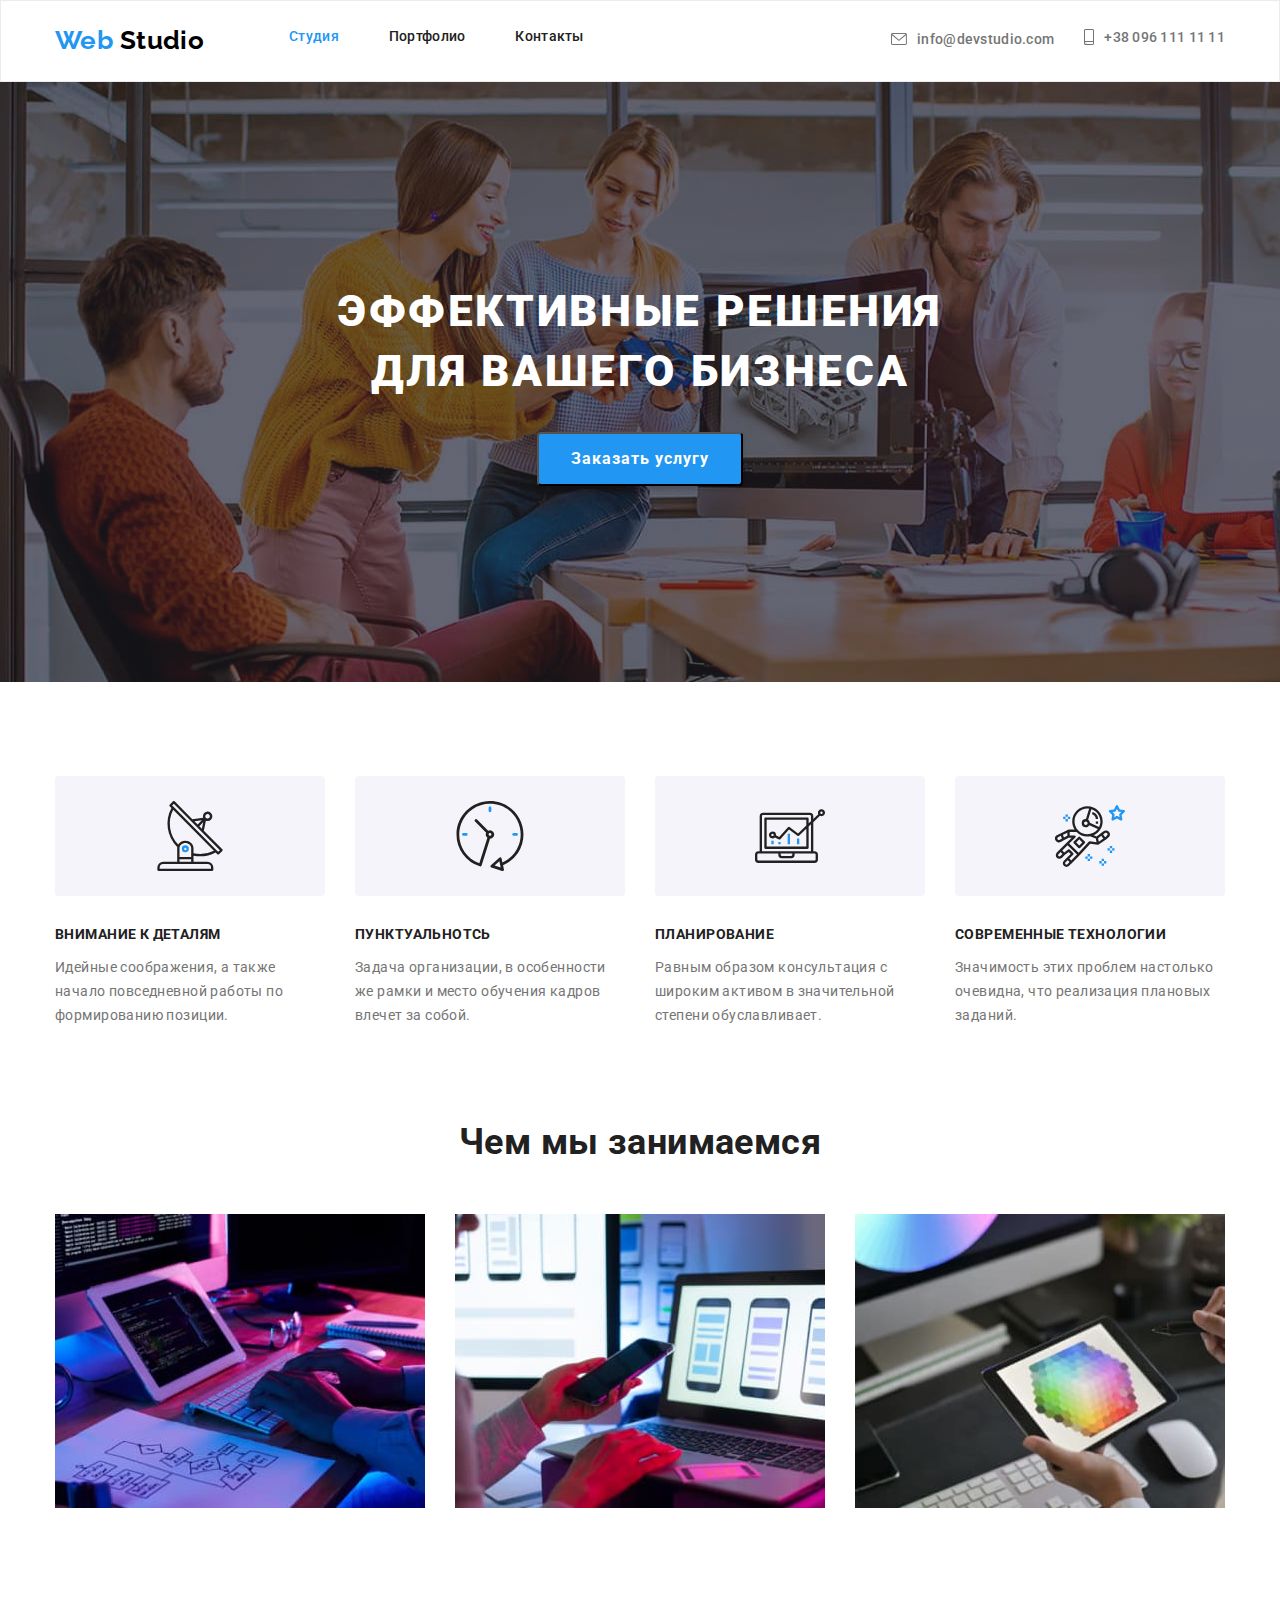
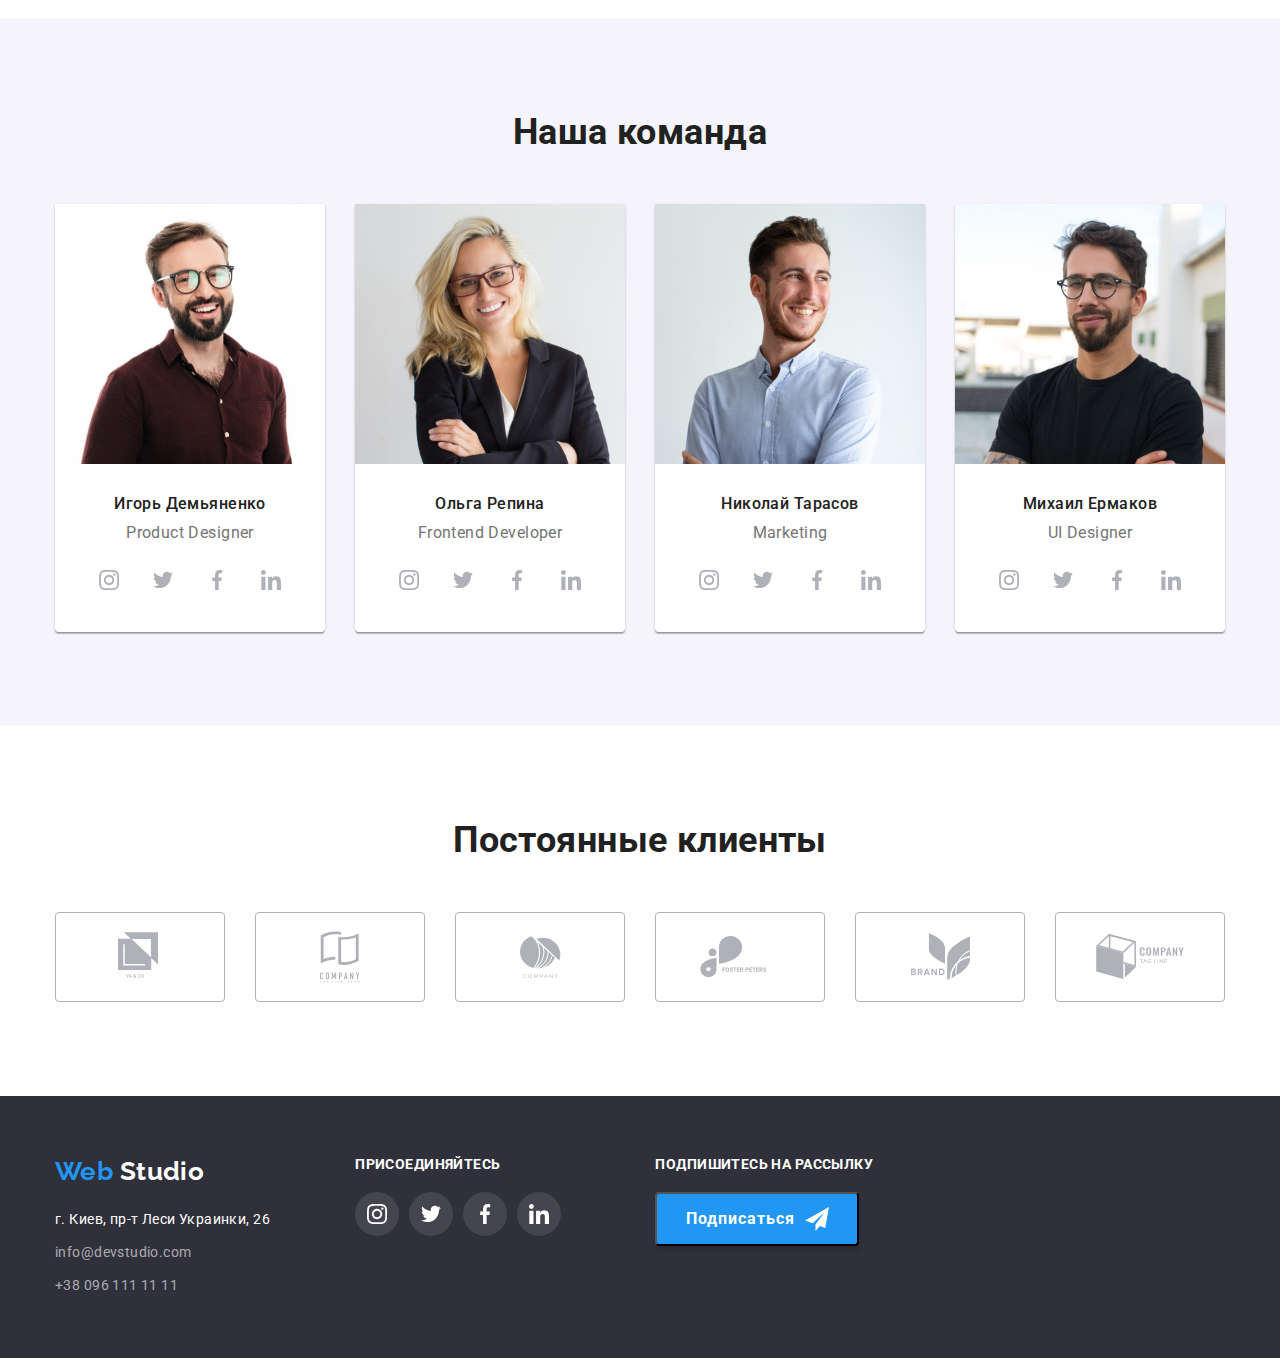
==== index.html @ ff5363ea "Переносит файлы и папки из hw-04" ====
<!DOCTYPE html>
<html lang="ru">
  <head>
    <meta charset="UTF-8" />
    <meta name="viewport" content="width=device-width, initial-scale=1.0" />
    <title lang="en">Web Studio</title>
    <link
      href="https://fonts.googleapis.com/css2?family=Roboto:wght@400;500;700;900&display=swap"
      rel="stylesheet"
    />
    <link rel="stylesheet" href="./css/normalize.css" />
    <link rel="stylesheet" href="./css/style.css" />
  </head>
  <body>
    <!--Шапка страницы-->
    <header class="page-header">
      <div class="container">
        <nav class="navigation flexbox">
          <div class="nav-container flexbox">
            <a href="./index.html" class="logo link"><span>Web</span> Studio</a>
            <ul class="navigation-list list flexbox">
              <li class="navigation-item">
                <a href="./index.html" class="navigation-link link studio"
                  >Студия</a
                >
              </li>
              <li class="navigation-item">
                <a href="./portfolio.html" class="navigation-link link"
                  >Портфолио</a
                >
              </li>
              <li class="navigation-item">
                <a href="" class="navigation-link link">Контакты</a>
              </li>
            </ul>
          </div>
          <ul class="contacts-list list flexbox">
            <li class="contacts-item">
              <a
                href="mailto:info@devstudio.com"
                class="navigation-link navigation-contacts link"
              >
                <svg class="icon-contacts" width="16" height="12">
                  <use href="./images/sprite.svg#icon-envelope"></use>
                </svg>

                info@devstudio.com
              </a>
            </li>
            <li class="contacts-item">
              <a
                href="tel:+380961111111"
                class="navigation-link navigation-contacts link"
              >
                <svg class="icon-contacts" width="10px" height="16px">
                  <use href="./images/sprite.svg#icon-smartphone"></use>
                </svg>

                +38 096 111 11 11</a
              >
            </li>
          </ul>
        </nav>
      </div>
    </header>
    <main>
      <!--Герой-->
      <section class="hero overlay">
        <div class="hero-box">
          <h1 class="hero-title">Эффективные решения для вашего бизнеса</h1>
          <button type="button" class="btn">Заказать услугу</button>
        </div>
      </section>

      <!--Особенности-->
      <section class="features section">
        <div class="container">
          <h2 hidden class="section-title">Особенности</h2>
          <ul class="features-list list flexbox">
            <li class="features-item icon-antenna">
              <h3 class="features-title">Внимание к деталям</h3>
              <p class="features-info">
                Идейные соображения, а также начало повседневной работы по
                формированию позиции.
              </p>
            </li>
            <li class="features-item icon-clock">
              <h3 class="features-title">Пунктуальнотсь</h3>
              <p class="features-info">
                Задача организации, в особенности же рамки и место обучения
                кадров влечет за собой.
              </p>
            </li>
            <li class="features-item icon-diagram">
              <h3 class="features-title">Планирование</h3>
              <p class="features-info">
                Равным образом консультация с широким активом в значительной
                степени обуславливает.
              </p>
            </li>
            <li class="features-item icon-astronaut">
              <h3 class="features-title">Современные технологии</h3>
              <p class="features-info">
                Значимость этих проблем настолько очевидна, что реализация
                плановых заданий.
              </p>
            </li>
          </ul>
        </div>
      </section>

      <!--Услуги-->
      <section class="services section">
        <div class="container">
          <h2 class="section-title">Чем мы занимаемся</h2>
          <ul class="services-list list flexbox">
            <li class="services-item">
              <img
                src="./images/nout-new.jpg"
                width="370"
                height="294"
                alt="Планшет на столе, пальцы на клавиатуре"
                class="services-img img"
              />
              <h3 class="services-title">Десктопные приложения</h3>
            </li>
            <li class="services-item">
              <img
                src="./images/smart-new.jpg"
                width="370"
                height="294"
                alt="Смартфон в руке, открытый ноутбук"
                class="services-img img"
              />
              <h3 class="services-title">Мобильные приложения</h3>
            </li>
            <li class="services-item">
              <img
                src="./images/desc-new.jpg"
                width="370"
                height="294"
                alt="Планшет в руке"
                class="services-img img"
              />
              <h3 class="services-title">Дизайнерские решения</h3>
            </li>
          </ul>
        </div>
      </section>

      <!--Команда-->
      <section class="team section">
        <div class="container">
          <h2 class="section-title">Наша команда</h2>
          <ul class="team-list list flexbox">
            <li class="team-item">
              <img
                src="./images/photo-1-new.jpg"
                width="270"
                height="260"
                alt="Фото члена команды"
                class="team-img img"
              />
              <h3 class="team-name">Игорь Демьяненко</h3>
              <p class="team-position">Product Designer</p>
              <ul class="social-list list flexbox">
                <li class="social-item">
                  <a
                    href="https://www.instagram.com/"
                    target="_blank"
                    rel="noopener noreferrer"
                    aria-label="Ссылка Instagram"
                    class="social-link link"
                    ><svg class="icon-social-link" width="20px" height="20px">
                      <use href="./images/sprite.svg#icon-logo-instagram"></use>
                    </svg>
                  </a>
                </li>
                <li class="social-item">
                  <a
                    href="https://twitter.com/"
                    target="_blank"
                    rel="noopener noreferrer"
                    aria-label="Ссылка Twitter"
                    class="social-link link"
                  >
                    <svg class="icon-social-link" width="20px" height="20px">
                      <use href="./images/sprite.svg#icon-logo-twitter"></use>
                    </svg>
                  </a>
                </li>
                <li class="social-item">
                  <a
                    href="https://facebook.com/"
                    target="_blank"
                    rel="noopener noreferrer"
                    aria-label="Ссылка Facebook"
                    class="social-link link"
                  >
                    <svg class="icon-social-link" width="20px" height="20px">
                      <use href="./images/sprite.svg#icon-logo-facebook"></use>
                    </svg>
                  </a>
                </li>
                <li class="social-item">
                  <a
                    href="https://www.linkedin.com/"
                    target="_blank"
                    rel="noopener noreferrer"
                    aria-label="Ссылка Linkedin"
                    class="social-link link"
                  >
                    <svg class="icon-social-link" width="20px" height="20px">
                      <use href="./images/sprite.svg#icon-logo-linkedin"></use>
                    </svg>
                  </a>
                </li>
              </ul>
            </li>
            <li class="team-item">
              <img
                src="./images/photo-2-new.jpg"
                width="270"
                height="260"
                alt="Фото члена команды"
                class="team-img img"
              />
              <h3 class="team-name">Ольга Репина</h3>
              <p class="team-position">Frontend Developer</p>
              <ul class="social-list list flexbox">
                <li class="social-item">
                  <a
                    href="https://www.instagram.com/"
                    target="_blank"
                    rel="noopener noreferrer"
                    aria-label="Ссылка Instagram"
                    class="social-link link"
                    ><svg class="icon-social-link" width="20px" height="20px">
                      <use href="./images/sprite.svg#icon-logo-instagram"></use>
                    </svg>
                  </a>
                </li>
                <li class="social-item">
                  <a
                    href="https://twitter.com/"
                    target="_blank"
                    rel="noopener noreferrer"
                    aria-label="Ссылка Twitter"
                    class="social-link link"
                  >
                    <svg class="icon-social-link" width="20px" height="20px">
                      <use href="./images/sprite.svg#icon-logo-twitter"></use>
                    </svg>
                  </a>
                </li>
                <li class="social-item">
                  <a
                    href="https://facebook.com/"
                    target="_blank"
                    rel="noopener noreferrer"
                    aria-label="Ссылка Facebook"
                    class="social-link link"
                  >
                    <svg class="icon-social-link" width="20px" height="20px">
                      <use href="./images/sprite.svg#icon-logo-facebook"></use>
                    </svg>
                  </a>
                </li>
                <li class="social-item">
                  <a
                    href="https://www.linkedin.com/"
                    target="_blank"
                    rel="noopener noreferrer"
                    aria-label="Ссылка Linkedin"
                    class="social-link link"
                  >
                    <svg class="icon-social-link" width="20px" height="20px">
                      <use href="./images/sprite.svg#icon-logo-linkedin"></use>
                    </svg>
                  </a>
                </li>
              </ul>
            </li>
            <li class="team-item">
              <img
                src="./images/photo-3-new.jpg"
                width="270"
                height="260"
                alt="Фото члена команды"
                class="team-img img"
              />
              <h3 class="team-name">Николай Тарасов</h3>
              <p class="team-position">Marketing</p>
              <ul class="social-list list flexbox">
                <li class="social-item">
                  <a
                    href="https://www.instagram.com/"
                    target="_blank"
                    rel="noopener noreferrer"
                    aria-label="Ссылка Instagram"
                    class="social-link link"
                    ><svg class="icon-social-link" width="20px" height="20px">
                      <use href="./images/sprite.svg#icon-logo-instagram"></use>
                    </svg>
                  </a>
                </li>
                <li class="social-item">
                  <a
                    href="https://twitter.com/"
                    target="_blank"
                    rel="noopener noreferrer"
                    aria-label="Ссылка Twitter"
                    class="social-link link"
                  >
                    <svg class="icon-social-link" width="20px" height="20px">
                      <use href="./images/sprite.svg#icon-logo-twitter"></use>
                    </svg>
                  </a>
                </li>
                <li class="social-item">
                  <a
                    href="https://facebook.com/"
                    target="_blank"
                    rel="noopener noreferrer"
                    aria-label="Ссылка Facebook"
                    class="social-link link"
                  >
                    <svg class="icon-social-link" width="20px" height="20px">
                      <use href="./images/sprite.svg#icon-logo-facebook"></use>
                    </svg>
                  </a>
                </li>
                <li class="social-item">
                  <a
                    href="https://www.linkedin.com/"
                    target="_blank"
                    rel="noopener noreferrer"
                    aria-label="Ссылка Linkedin"
                    class="social-link link"
                  >
                    <svg class="icon-social-link" width="20px" height="20px">
                      <use href="./images/sprite.svg#icon-logo-linkedin"></use>
                    </svg>
                  </a>
                </li>
              </ul>
            </li>
            <li class="team-item">
              <img
                src="./images/photo-4-new.jpg"
                width="270"
                height="260"
                alt="Фото члена команды"
                class="team-img img"
              />
              <h3 class="team-name">Михаил Ермаков</h3>
              <p class="team-position">UI Designer</p>
              <ul class="social-list list flexbox">
                <li class="social-item">
                  <a
                    href="https://www.instagram.com/"
                    target="_blank"
                    rel="noopener noreferrer"
                    aria-label="Ссылка Instagram"
                    class="social-link link"
                    ><svg class="icon-social-link" width="20px" height="20px">
                      <use href="./images/sprite.svg#icon-logo-instagram"></use>
                    </svg>
                  </a>
                </li>
                <li class="social-item">
                  <a
                    href="https://twitter.com/"
                    target="_blank"
                    rel="noopener noreferrer"
                    aria-label="Ссылка Twitter"
                    class="social-link link"
                  >
                    <svg class="icon-social-link" width="20px" height="20px">
                      <use href="./images/sprite.svg#icon-logo-twitter"></use>
                    </svg>
                  </a>
                </li>
                <li class="social-item">
                  <a
                    href="https://facebook.com/"
                    target="_blank"
                    rel="noopener noreferrer"
                    aria-label="Ссылка Facebook"
                    class="social-link link"
                  >
                    <svg class="icon-social-link" width="20px" height="20px">
                      <use href="./images/sprite.svg#icon-logo-facebook"></use>
                    </svg>
                  </a>
                </li>
                <li class="social-item">
                  <a
                    href="https://www.linkedin.com/"
                    target="_blank"
                    rel="noopener noreferrer"
                    aria-label="Ссылка Linkedin"
                    class="social-link link"
                  >
                    <svg class="icon-social-link" width="20px" height="20px">
                      <use href="./images/sprite.svg#icon-logo-linkedin"></use>
                    </svg>
                  </a>
                </li>
              </ul>
            </li>
          </ul>
        </div>
      </section>

      <!--Клиенты-->
      <section class="clients section">
        <div class="container">
          <h2 class="section-title">Постоянные клиенты</h2>
          <ul class="clients-list list flexbox">
            <li class="clients-item">
              <a
                href=""
                target="_blank"
                rel="noopener noreferrer"
                aria-label="Ссылка на сайт клиента"
                class="clients-link link"
              >
                <svg class="clients-icon" width="44.27px" height="49.23px">
                  <use href="./images/sprite.svg#icon-logo-customer-1"></use>
                </svg>
              </a>
            </li>
            <li class="clients-item">
              <a
                href=""
                target="_blank"
                rel="noopener noreferrer"
                aria-label="Ссылка на сайт клиента"
                class="clients-link link"
              >
                <svg class="clients-icon" width="40px" height="52px">
                  <use href="./images/sprite.svg#icon-logo-customer-2"></use>
                </svg>
              </a>
            </li>
            <li class="clients-item">
              <a
                href=""
                target="_blank"
                rel="noopener noreferrer"
                aria-label="Ссылка на сайт клиента"
                class="clients-link link"
              >
                <svg class="clients-icon" width="41px" height="42.6px">
                  <use href="./images/sprite.svg#icon-logo-customer-3"></use>
                </svg>
              </a>
            </li>
            <li class="clients-item">
              <a
                href=""
                target="_blank"
                rel="noopener noreferrer"
                aria-label="Ссылка на сайт клиента"
                class="clients-link link"
              >
                <svg class="clients-icon" width="79.66px" height="42.02px">
                  <use href="./images/sprite.svg#icon-logo-customer-4"></use>
                </svg>
              </a>
            </li>
            <li class="clients-item">
              <a
                href=""
                target="_blank"
                rel="noopener noreferrer"
                aria-label="Ссылка на сайт клиента"
                class="clients-link link"
              >
                <svg class="clients-icon" width="59px" height="47px">
                  <use href="./images/sprite.svg#icon-logo-customer-5"></use>
                </svg>
              </a>
            </li>
            <li class="clients-item">
              <a
                href=""
                target="_blank"
                rel="noopener noreferrer"
                aria-label="Ссылка на сайт клиента"
                class="clients-link link"
              >
                <svg class="clients-icon" width="88.48px" height="45.44px">
                  <use href="./images/sprite.svg#icon-logo-customer-6"></use>
                </svg>
              </a>
            </li>
          </ul>
        </div>
      </section>
    </main>

    <!--Подвал страницы-->
    <footer class="page-footer">
      <div class="container flexbox">
        <div class="footer-container footer-address">
          <a href="./index.html" class="logo link logo-footer"
            ><span>Web</span> Studio</a
          >
          <address class="company-address">
            <!--<p class="local-address">г. Киев, пр-т Леси Украинки, 26</p>-->
            <a
              href="https://goo.gl/maps/EpCByRqpzJr25Uw86"
              class="local-address link"
              >г. Киев, пр-т Леси Украинки, 26</a
            >
            <a href="mailto:info@devstudio.com" class="address-link link"
              >info@devstudio.com</a
            >
            <a href="tel:+380961111111" class="address-link link"
              >+38 096 111 11 11</a
            >
          </address>
        </div>
        <div class="footer-container footer-links">
          <b class="appeal">Присоединяйтесь</b>
          <ul class="join-list list flexbox">
            <li class="join-item">
              <a
                href="https://www.instagram.com/"
                target="_blank"
                rel="noopener noreferrer"
                aria-label="Ссылка Instagram"
                class="join-link link"
              >
                <svg class="icon-join-link" width="20px" height="20px">
                  <use href="./images/sprite.svg#icon-logo-instagram"></use>
                </svg>
              </a>
            </li>
            <li class="join-item">
              <a
                href="https://twitter.com/"
                target="_blank"
                rel="noopener noreferrer"
                aria-label="Ссылка Twitter"
                class="join-link link"
              >
                <svg class="icon-join-link" width="20px" height="20px">
                  <use href="./images/sprite.svg#icon-logo-twitter"></use>
                </svg>
              </a>
            </li>
            <li class="join-item">
              <a
                href="https://facebook.com/"
                target="_blank"
                rel="noopener noreferrer"
                aria-label="Ссылка Facebook"
                class="join-link link"
              >
                <svg class="icon-join-link" width="20px" height="20px">
                  <use href="./images/sprite.svg#icon-logo-facebook"></use>
                </svg>
              </a>
            </li>
            <li class="join-item">
              <a
                href="https://www.linkedin.com/"
                target="_blank"
                rel="noopener noreferrer"
                aria-label="Ссылка Linkedin"
                class="join-link link"
              >
                <svg class="icon-join-link" width="20px" height="20px">
                  <use href="./images/sprite.svg#icon-logo-linkedin"></use>
                </svg>
              </a>
            </li>
          </ul>
        </div>
        <div class="footer-container footer-mailing">
          <b class="appeal">Подпишитесь на рассылку</b>
          <button type="button" class="btn btn-subscribe">Подписаться</button>
        </div>
      </div>
    </footer>
  </body>
</html>
---- css/style.css ----
/* Цвета */

:root {
  --main-text: #757575;
  --secondary-text: #212121;
  --white: #ffffff;
  --alpha-white: #ffffff99;
  --accent: #2196f3;
  --additional: #000000;
  --background-section: #f5f4fa;
  --background-hero: #c4c4c4;
  --background-footer: #2f303a;
  --background-join-link: #ffffff1a;
  --icon-social-link: #afb1b8;
  --header-border: #ececec;
  --portfolio-projects-border: #eeeeee;
}

/* Шрифты
font-family: "Roboto", sans-serif;
font-family: "Raleway", sans-serif; */

@font-face {
  font-family: "Raleway";
  src: url("../fonts/raleway/raleway-v17-latin-cyrillic-700.woff")
      format("woff"),
    url("../fonts/raleway/raleway-v17-latin-cyrillic-700.woff2") format("woff2");
  font-weight: 700;
  font-style: normal;
}

* {
  box-sizing: border-box;
  /* outline: solid blue; */
}

body {
  font-family: "Roboto", sans-serif;
  font-size: 14px;
  line-height: 1.714;
  letter-spacing: 0.03em;

  color: var(--main-text);
}

address {
  font-style: normal;
}

.container {
  width: 1200px;
  padding-left: 15px;
  padding-right: 15px;
  margin-left: auto;
  margin-right: auto;
}

.flexbox {
  display: flex;
}

.section {
  padding: 94px 0;
}
.list {
  padding: 0;
  margin: 0;
  list-style: none;
}

.img {
  display: block;
}

.link {
  text-decoration: none;
}

.logo {
  font-family: "Raleway", sans-serif;
  font-weight: 700;
  font-size: 26px;
  line-height: 1.192;
  color: var(--additional);

  margin-right: 85px;
}

.logo > span {
  color: var(--accent);
}

.btn {
  font-weight: 700;
  font-size: 16px;
  line-height: 1.875;
  display: flex;
  align-items: center;
  text-align: center;
  letter-spacing: 0.06em;
  color: var(--white);
  background: var(--accent);
  box-shadow: 0px 4px 4px rgba(0, 0, 0, 0.15);
  border-radius: 4px;

  padding: 10px 32px;
  cursor: pointer;
}

.section-title {
  font-weight: 700;
  font-size: 36px;
  line-height: 1.166;
  text-align: center;
  color: var(--secondary-text);

  margin-top: 0;
  margin-bottom: 50px;
}

b,
.services-title {
  font-weight: 700;
  font-size: 14px;
  line-height: 1.142;
  text-transform: uppercase;
  color: var(--white);
}

/* Шапка страницы */

.page-header {
  padding: 24px 0 25px 0;
  border: 1px solid var(--header-border);

  display: flex;
  justify-content: space-between;
  align-items: center;
}

.navigation {
  justify-content: space-between;
  align-items: center;
}

.navigation-list {
  align-items: baseline;
}

.navigation-item:not(:last-child) {
  margin-right: 50px;
}

.navigation-link {
  font-weight: 500;
  font-size: 14px;
  line-height: 1.142;
  letter-spacing: 0.02em;
  color: var(--secondary-text);
}
.navigation-link:hover,
.navigation-link:focus {
  color: var(--accent);
}

.studio {
  color: var(--accent);
}

.portfolio {
  color: var(--accent);
}

.contacts-item:not(:last-child) {
  margin-right: 30px;
}

.navigation-contacts {
  display: inline-flex;
  justify-content: center;
  align-items: center;

  color: var(--main-text);
}

.icon-contacts {
  margin-right: 10px;
  fill: var(--main-text);
}

.navigation-contacts:hover .icon-contacts,
.navigation-contacts:focus .icon-contacts {
  fill: var(--accent);
}

/* Герой */

.hero-box {
  padding: 200px 0;
}

.hero-title {
  margin-top: 0;
  margin-bottom: 30px;
  width: 696px;
}

.hero-box > .hero-title,
.hero-box > .btn {
  margin-left: auto;
  margin-right: auto;
}

.hero-title {
  font-weight: 900;
  font-size: 44px;
  line-height: 1.363;
  text-align: center;
  letter-spacing: 0.06em;
  text-transform: uppercase;
  color: var(--white);
}

.overlay {
  max-width: 1600px;
  height: 600px;
  margin-left: auto;
  margin-right: auto;
  background-color: var(--background-hero);

  background-image: linear-gradient(
      90deg,
      rgba(47, 48, 58, 0.4) 0%,
      rgba(47, 48, 58, 0.4) 100%
    ),
    url(../images/header-img-new.jpg);
}

/* Особенности */

.features-item {
  margin-right: 30px;
}

.features-item:nth-child(4n) {
  margin-right: 0;
}

.features-item::before {
  content: "";
  display: block;
  width: 270px;
  height: 120px;
  background-color: var(--background-section);
  background-repeat: no-repeat;
  background-position: center;
  border-radius: 4px;
}

.icon-antenna::before {
  background-image: url(../images/antenna.svg);
}

.icon-clock::before {
  background-image: url(../images/clock.svg);
}

.icon-diagram::before {
  background-image: url(../images/diagram.svg);
}

.icon-astronaut::before {
  background-image: url(../images/astronaut.svg);
}

.features-title {
  font-weight: 700;
  font-size: 14px;
  line-height: 1.142;
  text-transform: uppercase;
  color: var(--secondary-text);

  margin-top: 30px;
  margin-bottom: 10px;
}

.features-info {
  margin-bottom: 0;
}

/* Услуги */

.services {
  padding-top: 0;
}

.services .section-title {
  margin-top: 0;
  margin-bottom: 50px;
}

.services-item {
  margin-right: 30px;
}

.services-item:nth-child(3n) {
  margin-right: 0;
}

.services-title {
  text-align: center;
  margin: 0;
}

/* Команда */

.team {
  background-color: var(--background-section);
}

.team-item {
  width: 270px;
  height: 428px;
  background-color: var(--white);
  margin-right: 30px;

  box-shadow: 0px 1px 3px rgba(0, 0, 0, 0.12), 0px 1px 1px rgba(0, 0, 0, 0.14),
    0px 2px 1px rgba(0, 0, 0, 0.2);
  border-radius: 0px 0px 4px 4px;
}

.team-item:nth-child(4n) {
  margin-right: 0;
}

.team-name,
.team-position {
  font-size: 16px;
  line-height: 1.187;
  text-align: center;
}

.team-name {
  font-weight: 500;
  color: var(--secondary-text);

  margin-top: 30px;
  margin-bottom: 10px;
}

.team-position {
  margin-top: 10px;
  margin-bottom: 16px;
}

.social-list {
  justify-content: center;
}

.social-link {
  display: inline-flex;
  justify-content: center;
  align-items: center;
  width: 44px;
  height: 44px;

  background-color: var(--white);
  border-radius: 50%;
  cursor: pointer;
}

.social-item:not(:last-child) {
  margin-right: 10px;
}

.social-link:hover,
.social-link:focus {
  background-color: var(--accent);
}

.icon-social-link {
  display: block;
  fill: var(--icon-social-link);
}

.social-link:hover .icon-social-link,
.social-link:focus .icon-social-link {
  fill: var(--white);
}

/* Клиенты */

.clients-list {
  justify-content: center;
  align-items: center;
}

.clients-item:not(:last-child) {
  margin-right: 30px;
}

.clients-link {
  display: inline-flex;
  width: 170px;
  height: 90px;

  justify-content: center;
  align-items: center;

  border: 1px solid var(--icon-social-link);
  box-sizing: border-box;
  border-radius: 4px;
}

.clients-link:hover,
.clients-link:focus {
  border-color: var(--accent);
}

.clients-icon {
  fill: var(--icon-social-link);
}

.clients-link:hover .clients-icon,
.clients-link:focus .clients-icon {
  fill: var(--accent);
}

/* Подвал страницы */

.page-footer {
  background-color: var(--background-footer);
  padding: 60px 0;
}

.footer-address,
.footer-links {
  width: calc((100% - 30px * 2) / 4);
  margin-right: 30px;
}

.footer-mailing {
  width: calc(100% / 2);
}

.logo-footer {
  color: var(--white);
  margin-right: 0;
}

.local-address {
  display: block;
  color: var(--white);
  margin-top: 20px;
  margin-bottom: 9px;
}

.address-link {
  color: var(--alpha-white);
  display: block;
}

.address-link:not(:last-child) {
  margin-bottom: 9px;
}

.address-link:hover,
.address-link:focus {
  color: var(--accent);
}

.appeal {
  display: block;
  margin-bottom: 20px;
}

.join-link {
  display: inline-flex;
  justify-content: center;
  align-items: center;
  width: 44px;
  height: 44px;

  background-color: var(--background-join-link);
  border-radius: 50%;
  cursor: pointer;
}

.join-item:not(:last-child) {
  margin-right: 10px;
}

.join-link:hover,
.join-link:focus {
  background-color: var(--accent);
}

.icon-join-link {
  display: block;
  fill: var(--white);
}

.btn-subscribe {
  padding: 10px 28px 10px 29px;
}

.btn-subscribe::after {
  content: "";
  display: block;
  width: 24px;
  height: 24px;
  margin-left: 10px;
  background-image: url(../images/icon-send.svg);
  background-repeat: no-repeat;
  background-position: center;
}

/* Стили страницы Портфолио */

.projects {
  padding: 93px 0 94px;
}

.type-list {
  justify-content: center;
  margin-bottom: 34px;
}

.type-item:not(:last-child) {
  margin-right: 8px;
}

.type-btn {
  font-weight: 500;
  font-size: 16px;
  line-height: 1.625;
  text-align: center;
  color: var(--secondary-text);
  background: var(--background-section);
  border-radius: 4px;

  padding: 6px 22px;
}

.type-btn:hover,
.type-btn:focus {
  color: var(--white);
  background: var(--accent);
  box-shadow: 0px 2px 2px rgba(0, 0, 0, 0.12), 0px 1px 2px rgba(0, 0, 0, 0.08),
    0px 3px 1px rgba(0, 0, 0, 0.1);
}

.projects-list {
  flex-wrap: wrap;
}

.projects-item {
  width: 370px;
  height: 404px;

  margin-right: 30px;
  margin-bottom: 30px;

  background: var(--white);
  border: 1px solid var(--portfolio-projects-border);
  box-sizing: border-box;
}

.projects-item:hover,
.projects-item:focus {
  box-shadow: 0px 1px 1px rgba(0, 0, 0, 0.12), 0px 4px 4px rgba(0, 0, 0, 0.06),
    1px 4px 6px rgba(0, 0, 0, 0.16);
}

.projects-item:nth-child(3n) {
  margin-right: 0;
}

.projects-item:nth-last-child(-n + 3) {
  margin-bottom: 0;
}

.projects-text {
  padding: 20px 24px;
}

.projects-title {
  font-weight: 700;
  font-size: 18px;
  line-height: 2;
  letter-spacing: 0.06em;
  color: var(--secondary-text);

  margin: 0 0 4px;
}

.projects-class {
  font-size: 16px;
  line-height: 1.875;
  color: var(--main-text);

  margin: 0;
}
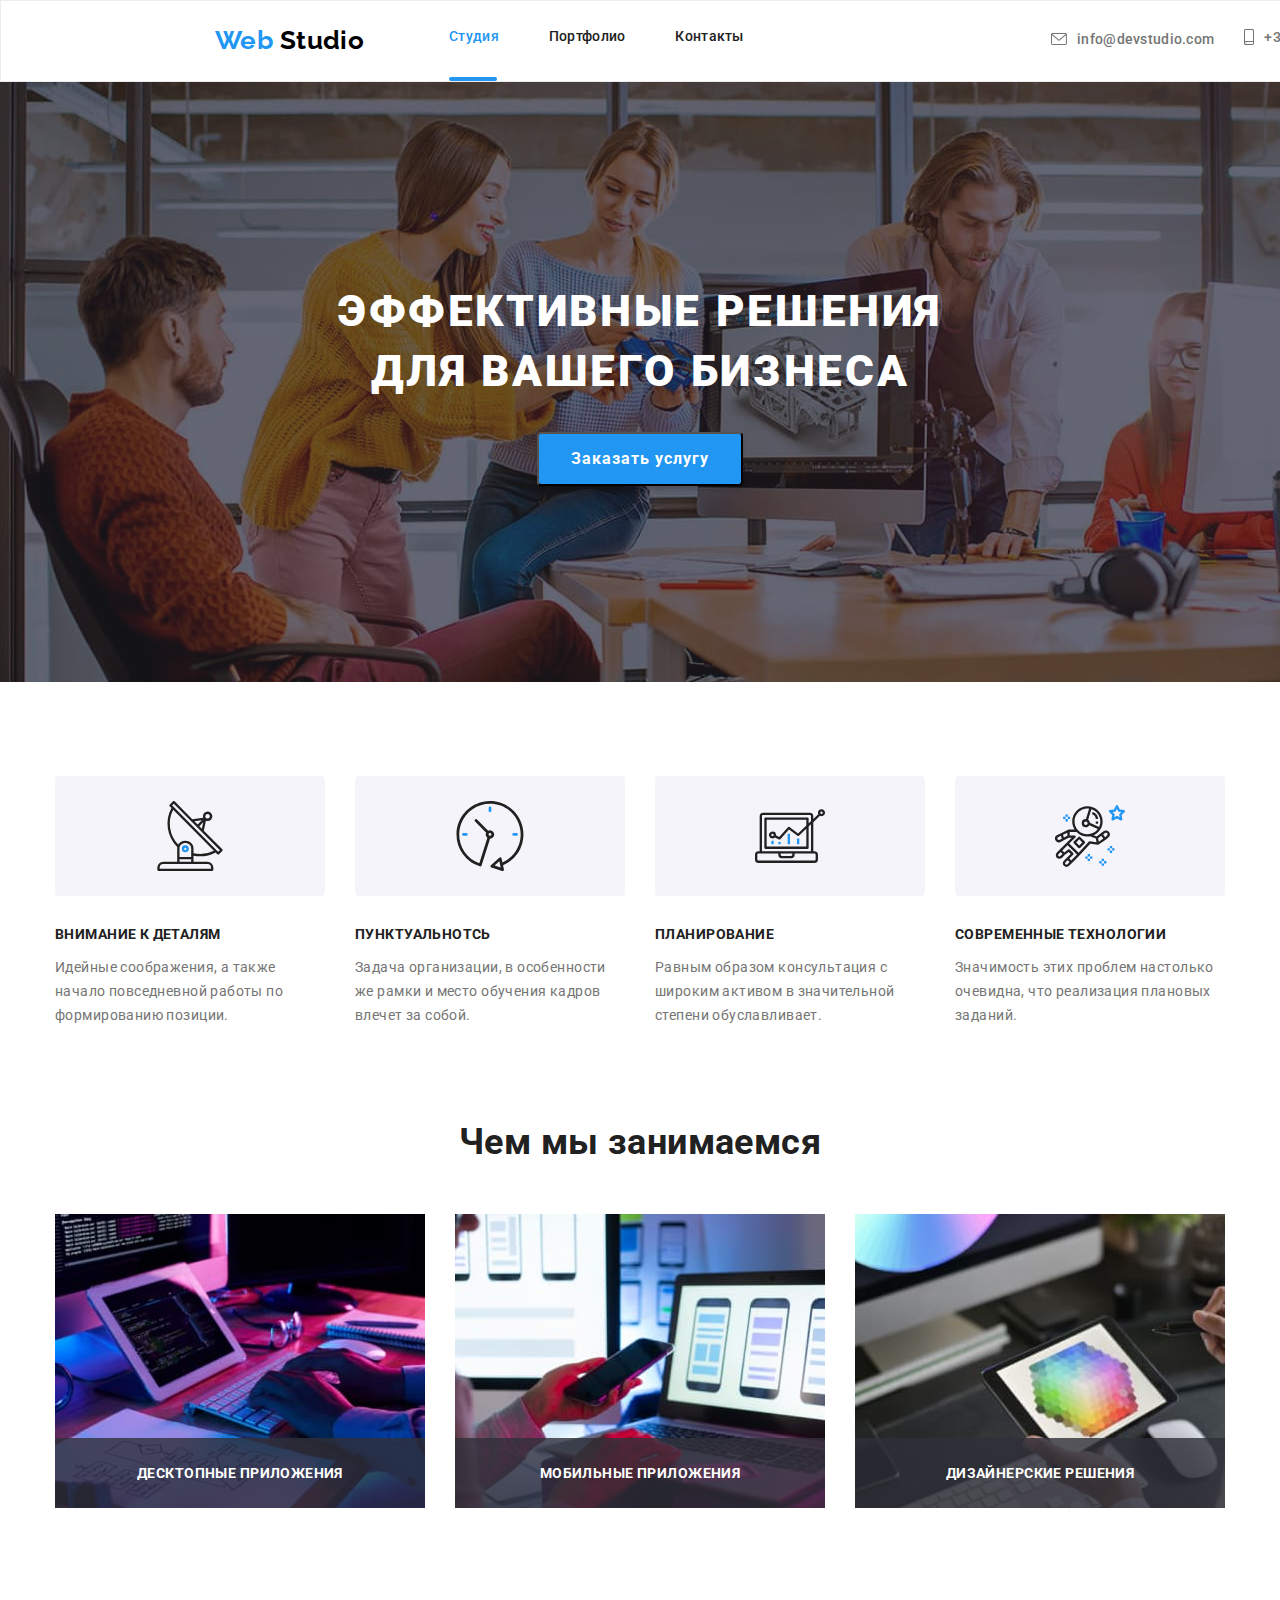
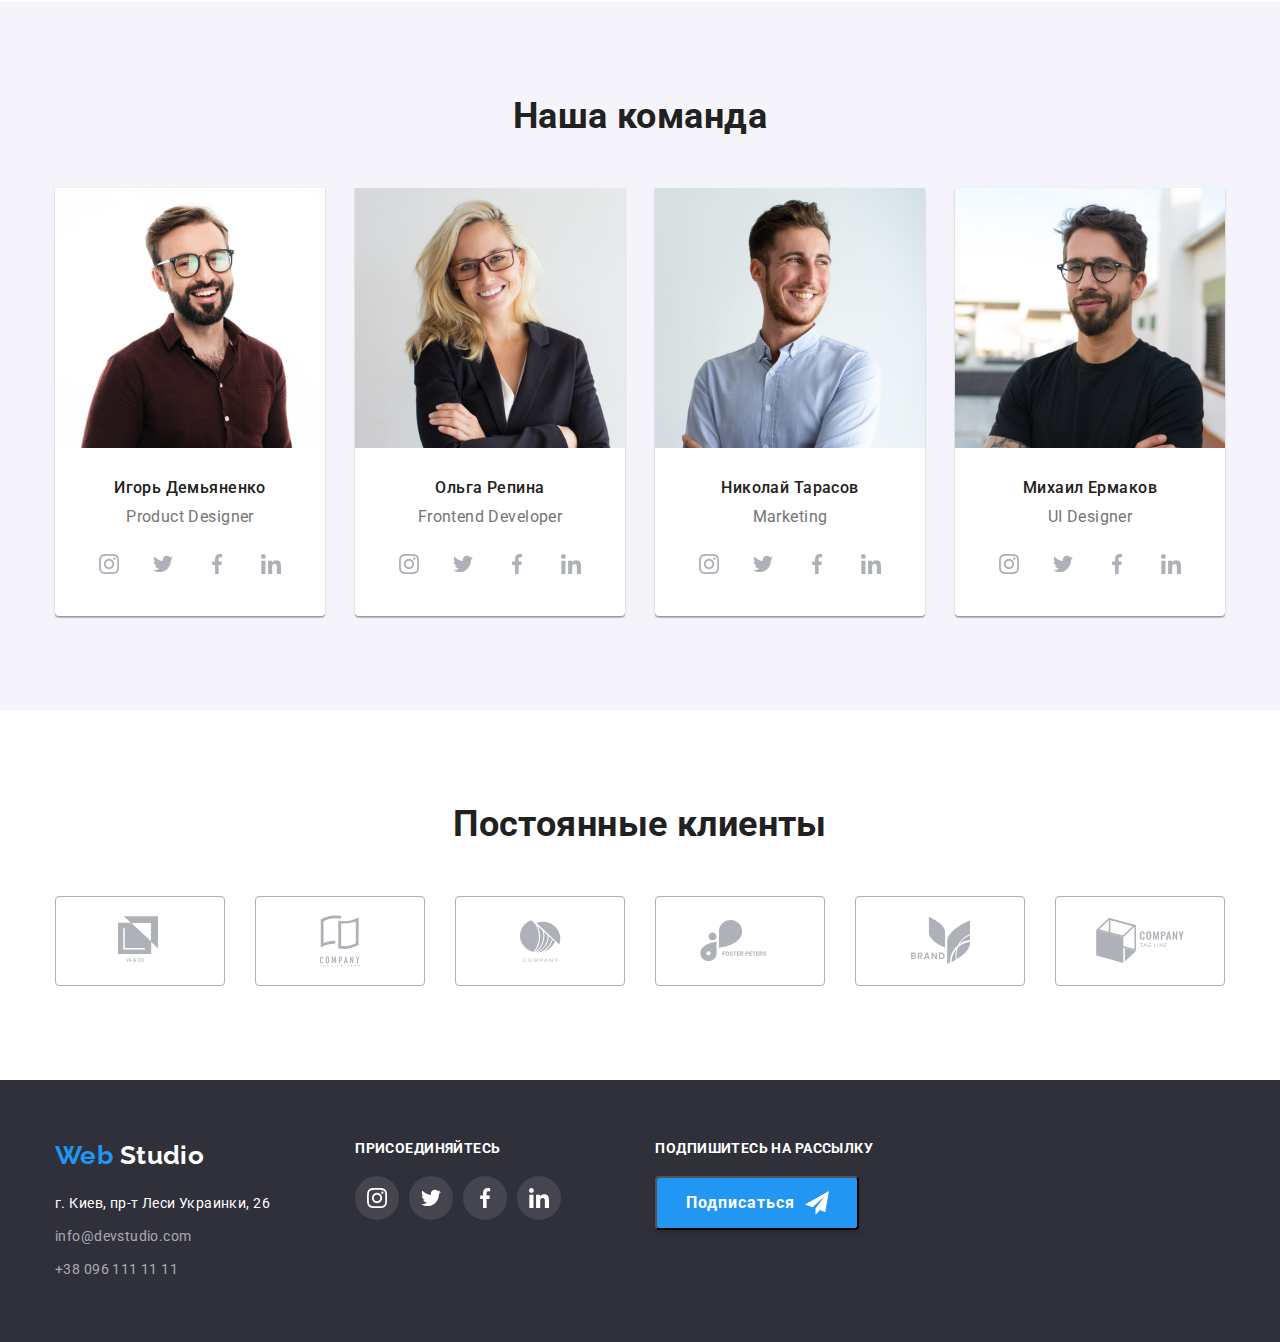
==== commit 98d2db52: "Добавляет переходы эфектам hover, focus." ====
--- a/index.html
+++ b/index.html
@@ -115,34 +115,37 @@
           <h2 class="section-title">Чем мы занимаемся</h2>
           <ul class="services-list list flexbox">
             <li class="services-item">
-              <img
-                src="./images/nout-new.jpg"
-                width="370"
-                height="294"
-                alt="Планшет на столе, пальцы на клавиатуре"
-                class="services-img img"
-              />
-              <h3 class="services-title">Десктопные приложения</h3>
+              <div class="services-box box-1">
+                <img
+                  src="./images/nout-new.jpg"
+                  width="370"
+                  height="294"
+                  alt="Планшет на столе, пальцы на клавиатуре"
+                  class="services-img img"
+                />
+              </div>
             </li>
             <li class="services-item">
-              <img
-                src="./images/smart-new.jpg"
-                width="370"
-                height="294"
-                alt="Смартфон в руке, открытый ноутбук"
-                class="services-img img"
-              />
-              <h3 class="services-title">Мобильные приложения</h3>
+              <div class="services-box box-2">
+                <img
+                  src="./images/smart-new.jpg"
+                  width="370"
+                  height="294"
+                  alt="Смартфон в руке, открытый ноутбук"
+                  class="services-img img"
+                />
+              </div>
             </li>
             <li class="services-item">
-              <img
-                src="./images/desc-new.jpg"
-                width="370"
-                height="294"
-                alt="Планшет в руке"
-                class="services-img img"
-              />
-              <h3 class="services-title">Дизайнерские решения</h3>
+              <div class="services-box box-3">
+                <img
+                  src="./images/desc-new.jpg"
+                  width="370"
+                  height="294"
+                  alt="Планшет в руке"
+                  class="services-img img"
+                />
+              </div>
             </li>
           </ul>
         </div>
--- a/css/style.css
+++ b/css/style.css
@@ -9,8 +9,9 @@
   --additional: #000000;
   --background-section: #f5f4fa;
   --background-hero: #c4c4c4;
-  --background-footer: #2f303a;
-  --background-join-link: #ffffff1a;
+  --background-footer: rgb(47, 48, 58);
+  --background-join-link: rgba(255, 255, 255, 0.102);
+  --background-services-box: rgba(47, 48, 58, 0.8);
   --icon-social-link: #afb1b8;
   --header-border: #ececec;
   --portfolio-projects-border: #eeeeee;
@@ -118,8 +119,8 @@
   margin-bottom: 50px;
 }
 
-b,
-.services-title {
+.appeal,
+.services-box::after {
   font-weight: 700;
   font-size: 14px;
   line-height: 1.142;
@@ -136,6 +137,10 @@
   display: flex;
   justify-content: space-between;
   align-items: center;
+
+  position: relative;
+  max-width: 1600px;
+  min-width: 1600px;
 }
 
 .navigation {
@@ -157,18 +162,44 @@
   line-height: 1.142;
   letter-spacing: 0.02em;
   color: var(--secondary-text);
+  transition: color;
 }
 .navigation-link:hover,
 .navigation-link:focus {
   color: var(--accent);
+  transition: color 250ms cubic-bezier(0.4, 0, 0.2, 1);
 }
 
 .studio {
   color: var(--accent);
 }
 
+.navigation-item > .studio::after {
+  position: absolute;
+  content: "";
+  width: 48px;
+  height: 4px;
+  bottom: 0;
+  left: 448px;
+
+  background-color: var(--accent);
+  border-radius: 2px;
+}
+
 .portfolio {
   color: var(--accent);
+}
+
+.navigation-item > .portfolio::after {
+  position: absolute;
+  content: "";
+  width: 78px;
+  height: 4px;
+  bottom: 0;
+  left: 546px;
+
+  background-color: var(--accent);
+  border-radius: 2px;
 }
 
 .contacts-item:not(:last-child) {
@@ -186,11 +217,13 @@
 .icon-contacts {
   margin-right: 10px;
   fill: var(--main-text);
+  transition: fill;
 }
 
 .navigation-contacts:hover .icon-contacts,
 .navigation-contacts:focus .icon-contacts {
   fill: var(--accent);
+  transition: fill 250ms cubic-bezier(0.4, 0, 0.2, 1);
 }
 
 /* Герой */
@@ -301,15 +334,40 @@
 
 .services-item {
   margin-right: 30px;
+  position: relative;
 }
 
 .services-item:nth-child(3n) {
   margin-right: 0;
 }
 
-.services-title {
+.services-box::after {
+  position: absolute;
+  content: "";
+
+  display: inline-flex;
   text-align: center;
-  margin: 0;
+  justify-content: center;
+  align-items: center;
+
+  width: 370px;
+  height: 70px;
+  bottom: 0;
+  left: 0;
+  right: 0;
+  background-color: var(--background-services-box);
+}
+
+.services-box.box-1::after {
+  content: "Десктопные приложения";
+}
+
+.services-box.box-2::after {
+  content: "Мобильные приложения";
+}
+
+.services-box.box-3::after {
+  content: "Дизайнерские решения";
 }
 
 /* Команда */
@@ -367,6 +425,8 @@
   background-color: var(--white);
   border-radius: 50%;
   cursor: pointer;
+
+  transition: background-color;
 }
 
 .social-item:not(:last-child) {
@@ -376,16 +436,19 @@
 .social-link:hover,
 .social-link:focus {
   background-color: var(--accent);
+  transition: background-color 250ms cubic-bezier(0.4, 0, 0.2, 1);
 }
 
 .icon-social-link {
   display: block;
   fill: var(--icon-social-link);
+  transition: fill;
 }
 
 .social-link:hover .icon-social-link,
 .social-link:focus .icon-social-link {
   fill: var(--white);
+  transition: fill 250ms cubic-bezier(0.4, 0, 0.2, 1);
 }
 
 /* Клиенты */
@@ -410,20 +473,25 @@
   border: 1px solid var(--icon-social-link);
   box-sizing: border-box;
   border-radius: 4px;
+
+  transition: border-color;
 }
 
 .clients-link:hover,
 .clients-link:focus {
   border-color: var(--accent);
+  transition: border-color 250ms cubic-bezier(0.4, 0, 0.2, 1);
 }
 
 .clients-icon {
   fill: var(--icon-social-link);
+  transition: fill;
 }
 
 .clients-link:hover .clients-icon,
 .clients-link:focus .clients-icon {
   fill: var(--accent);
+  transition: fill 250ms cubic-bezier(0.4, 0, 0.2, 1);
 }
 
 /* Подвал страницы */
@@ -458,6 +526,8 @@
 .address-link {
   color: var(--alpha-white);
   display: block;
+
+  transition: color;
 }
 
 .address-link:not(:last-child) {
@@ -467,6 +537,7 @@
 .address-link:hover,
 .address-link:focus {
   color: var(--accent);
+  transition: color 250ms cubic-bezier(0.4, 0, 0.2, 1);
 }
 
 .appeal {
@@ -484,6 +555,8 @@
   background-color: var(--background-join-link);
   border-radius: 50%;
   cursor: pointer;
+
+  transition: background-color;
 }
 
 .join-item:not(:last-child) {
@@ -493,6 +566,7 @@
 .join-link:hover,
 .join-link:focus {
   background-color: var(--accent);
+  transition: background-color 250ms cubic-bezier(0.4, 0, 0.2, 1);
 }
 
 .icon-join-link {
@@ -536,18 +610,21 @@
   line-height: 1.625;
   text-align: center;
   color: var(--secondary-text);
-  background: var(--background-section);
+  background-color: var(--background-section);
   border-radius: 4px;
 
   padding: 6px 22px;
+
+  transition: color, background-color;
 }
 
 .type-btn:hover,
 .type-btn:focus {
   color: var(--white);
-  background: var(--accent);
+  background-color: var(--accent);
   box-shadow: 0px 2px 2px rgba(0, 0, 0, 0.12), 0px 1px 2px rgba(0, 0, 0, 0.08),
     0px 3px 1px rgba(0, 0, 0, 0.1);
+  transition: color, background-color 250ms cubic-bezier(0.4, 0, 0.2, 1);
 }
 
 .projects-list {
@@ -564,12 +641,15 @@
   background: var(--white);
   border: 1px solid var(--portfolio-projects-border);
   box-sizing: border-box;
+
+  transition: box-shadow;
 }
 
 .projects-item:hover,
 .projects-item:focus {
   box-shadow: 0px 1px 1px rgba(0, 0, 0, 0.12), 0px 4px 4px rgba(0, 0, 0, 0.06),
     1px 4px 6px rgba(0, 0, 0, 0.16);
+  transition: color, box-shadow 250ms cubic-bezier(0.4, 0, 0.2, 1);
 }
 
 .projects-item:nth-child(3n) {
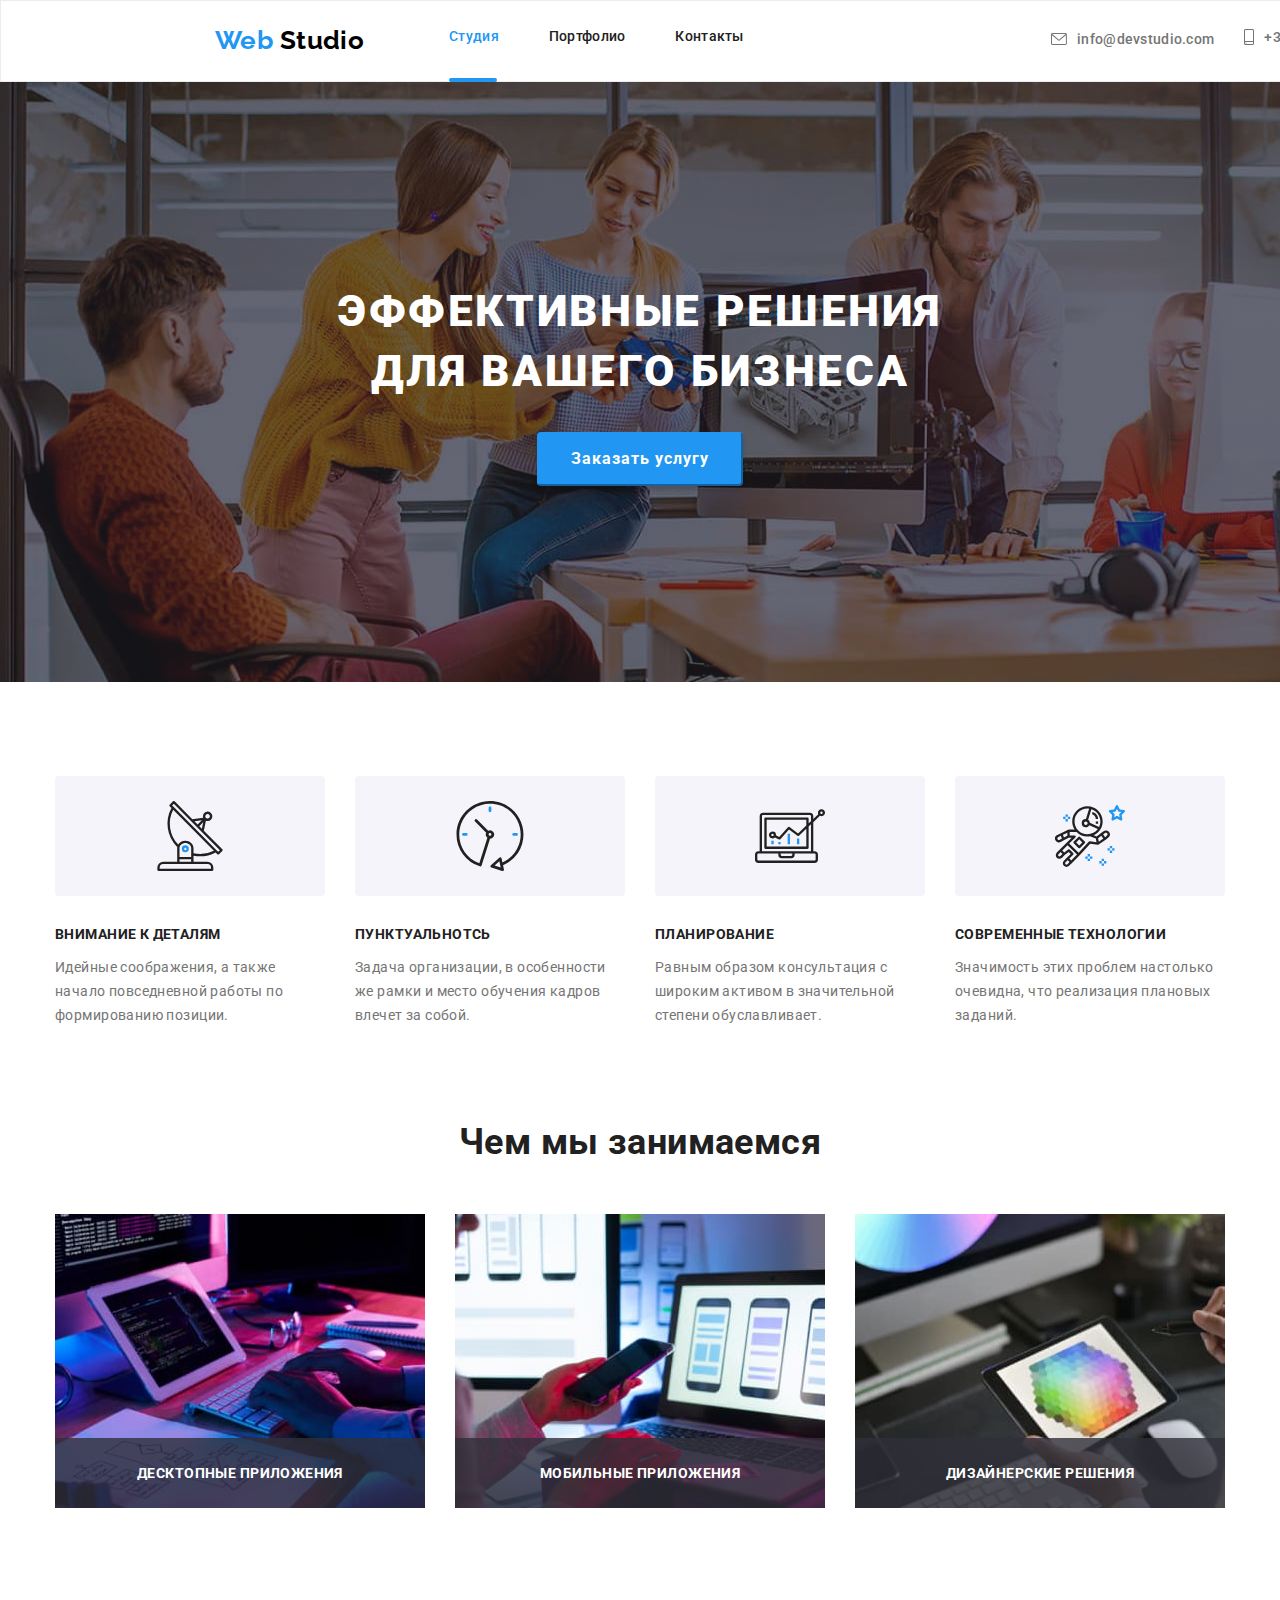
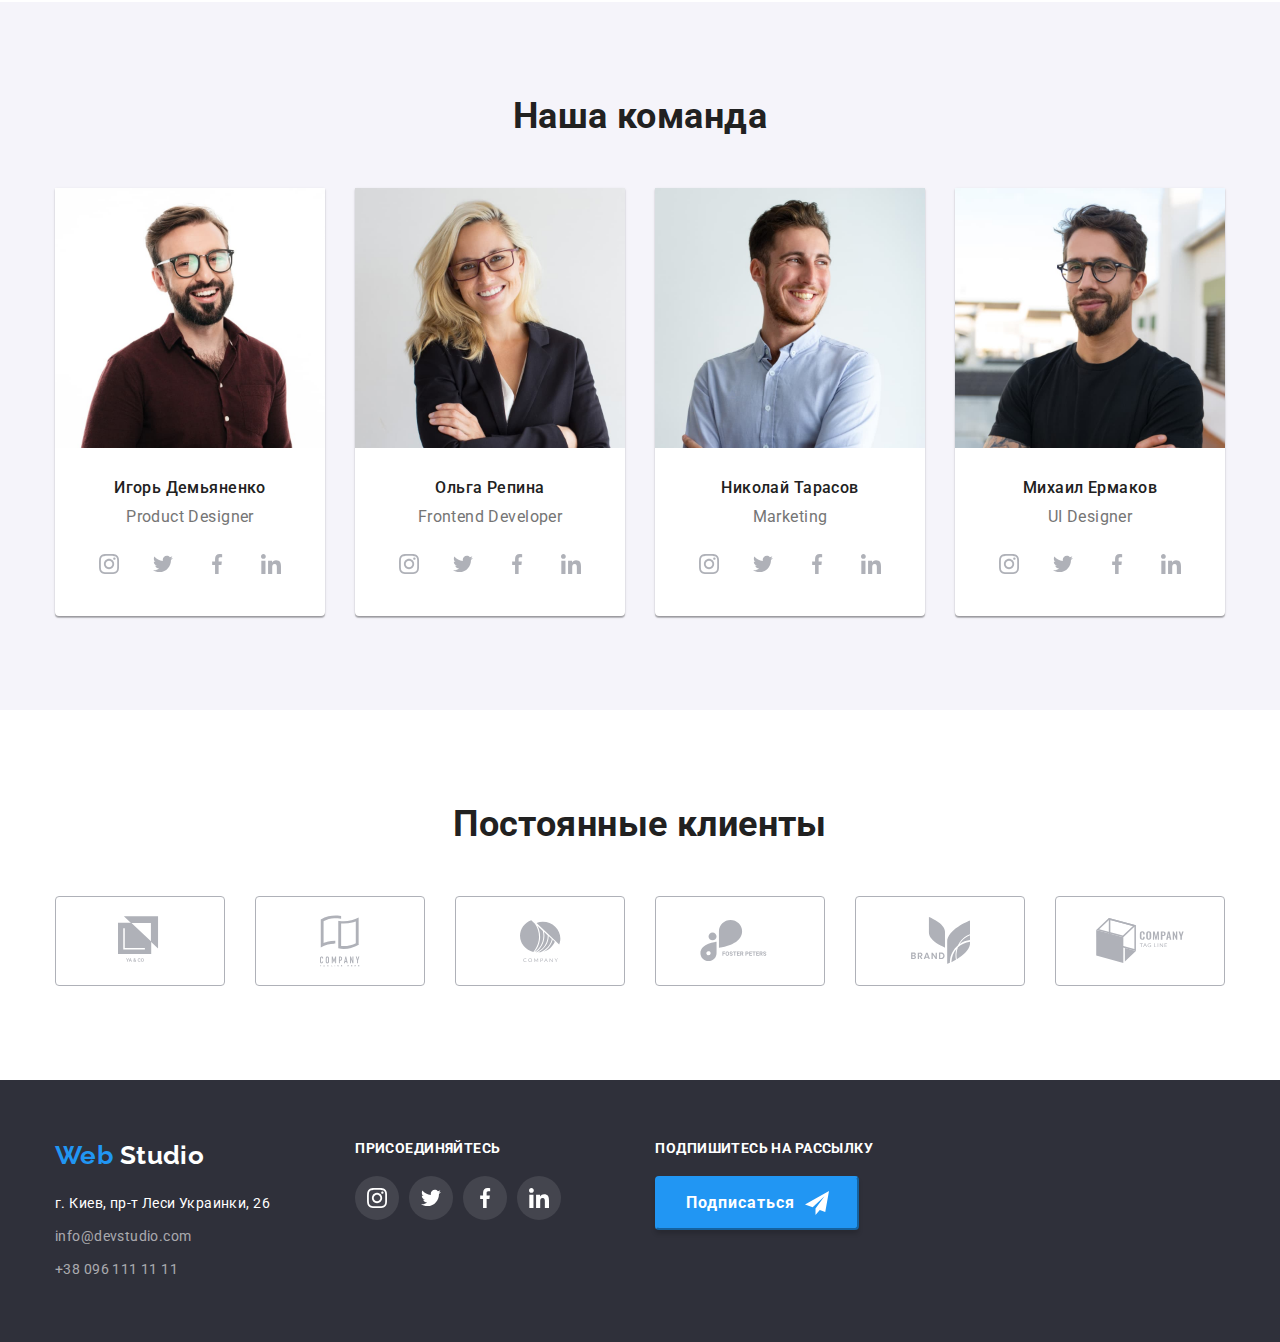
==== commit 8d067a5f: "Добавляет модальное окно." ====
--- a/index.html
+++ b/index.html
@@ -68,7 +68,21 @@
       <section class="hero overlay">
         <div class="hero-box">
           <h1 class="hero-title">Эффективные решения для вашего бизнеса</h1>
-          <button type="button" class="btn">Заказать услугу</button>
+          <button type="button" class="btn" data-modal-open>
+            Заказать услугу
+          </button>
+        </div>
+      </section>
+
+      <section class="modal-window">
+        <div class="backdrop is-hidden" data-modal>
+          <div class="modal">
+            <button type="button" class="modal-close-btn" data-modal-close>
+              <svg class="modal-close-img" width="11" height="11">
+                <use href="./images/sprite.svg#modal-close-btn"></use>
+              </svg>
+            </button>
+          </div>
         </div>
       </section>
 
@@ -589,5 +603,6 @@
         </div>
       </div>
     </footer>
+    <script src="./js/modal.js"></script>
   </body>
 </html>
--- a/css/style.css
+++ b/css/style.css
@@ -6,15 +6,18 @@
   --white: #ffffff;
   --alpha-white: #ffffff99;
   --accent: #2196f3;
+  --accent-alpha: rgba(33, 150, 243, 0.9);
   --additional: #000000;
   --background-section: #f5f4fa;
   --background-hero: #c4c4c4;
+  --background-modal: rgba(0, 0, 0, 0.2);
   --background-footer: rgb(47, 48, 58);
   --background-join-link: rgba(255, 255, 255, 0.102);
   --background-services-box: rgba(47, 48, 58, 0.8);
   --icon-social-link: #afb1b8;
   --header-border: #ececec;
   --portfolio-projects-border: #eeeeee;
+  --border-close-btn: rgba(0, 0, 0, 0.1);
 }
 
 /* Шрифты
@@ -103,6 +106,7 @@
   background: var(--accent);
   box-shadow: 0px 4px 4px rgba(0, 0, 0, 0.15);
   border-radius: 4px;
+  border-color: var(--accent);
 
   padding: 10px 32px;
   cursor: pointer;
@@ -141,6 +145,8 @@
   position: relative;
   max-width: 1600px;
   min-width: 1600px;
+  margin-left: auto;
+  margin-right: auto;
 }
 
 .navigation {
@@ -179,7 +185,7 @@
   content: "";
   width: 48px;
   height: 4px;
-  bottom: 0;
+  bottom: -1px;
   left: 448px;
 
   background-color: var(--accent);
@@ -267,6 +273,66 @@
       rgba(47, 48, 58, 0.4) 100%
     ),
     url(../images/header-img-new.jpg);
+}
+
+/* Модальное окно */
+
+.backdrop {
+  position: fixed;
+  top: 0;
+  left: 0;
+  width: 100%;
+  height: 100%;
+  background-color: var(--background-modal);
+  z-index: 1;
+  transform: scale(1);
+
+  transition: transform 250ms ease-in-out;
+}
+
+.backdrop.is-hidden {
+  visibility: hidden;
+  pointer-events: none;
+  transform: scale(0);
+}
+
+.modal {
+  position: absolute;
+  top: 50%;
+  left: 50%;
+  transform: translate(-50%, -50%);
+
+  width: 528px;
+  height: 581px;
+
+  background-color: var(--white);
+  box-shadow: 0px 1px 3px rgba(0, 0, 0, 0.12), 0px 1px 1px rgba(0, 0, 0, 0.14),
+    0px 2px 1px rgba(0, 0, 0, 0.2);
+  border-radius: 4px;
+}
+
+.modal-close-btn {
+  position: absolute;
+  top: 8px;
+  right: 8px;
+
+  width: 30px;
+  height: 30px;
+  background-color: var(--white);
+  border-radius: 50%;
+  border: 1px solid var(--border-close-btn);
+  cursor: pointer;
+}
+
+.modal-close-img {
+  fill: var(--additional);
+  transition: fill;
+}
+
+.modal-close-btn:hover .modal-close-img,
+.modal-close-btn:focus .modal-close-img {
+  fill: var(--accent);
+  transition: fill 250ms cubic-bezier(0.4, 0, 0.2, 1);
 }
 
 /* Особенности */
@@ -597,7 +663,7 @@
 
 .type-list {
   justify-content: center;
-  margin-bottom: 34px;
+  margin-bottom: 50px;
 }
 
 .type-item:not(:last-child) {
@@ -612,6 +678,7 @@
   color: var(--secondary-text);
   background-color: var(--background-section);
   border-radius: 4px;
+  border-color: var(--background-section);
 
   padding: 6px 22px;
 
@@ -660,6 +727,37 @@
   margin-bottom: 0;
 }
 
+.img-box {
+  position: relative;
+  overflow: hidden;
+}
+
+.hover-box {
+  position: absolute;
+  background-color: var(--accent-alpha);
+  bottom: 0;
+  left: 0;
+  width: 100%;
+  height: 100%;
+  padding: 63px 24px;
+  opacity: 0;
+  transform: translateY(100%);
+  transition: transform;
+}
+
+.projects-item:hover .hover-box,
+.projects-item:focus .hover-box {
+  opacity: 1;
+  transform: translateY(0);
+  transition: transform 250ms cubic-bezier(0.4, 0, 0.2, 1);
+}
+
+.text-box {
+  font-size: 18px;
+  line-height: 1.555;
+  color: var(--white);
+}
+
 .projects-text {
   padding: 20px 24px;
 }
